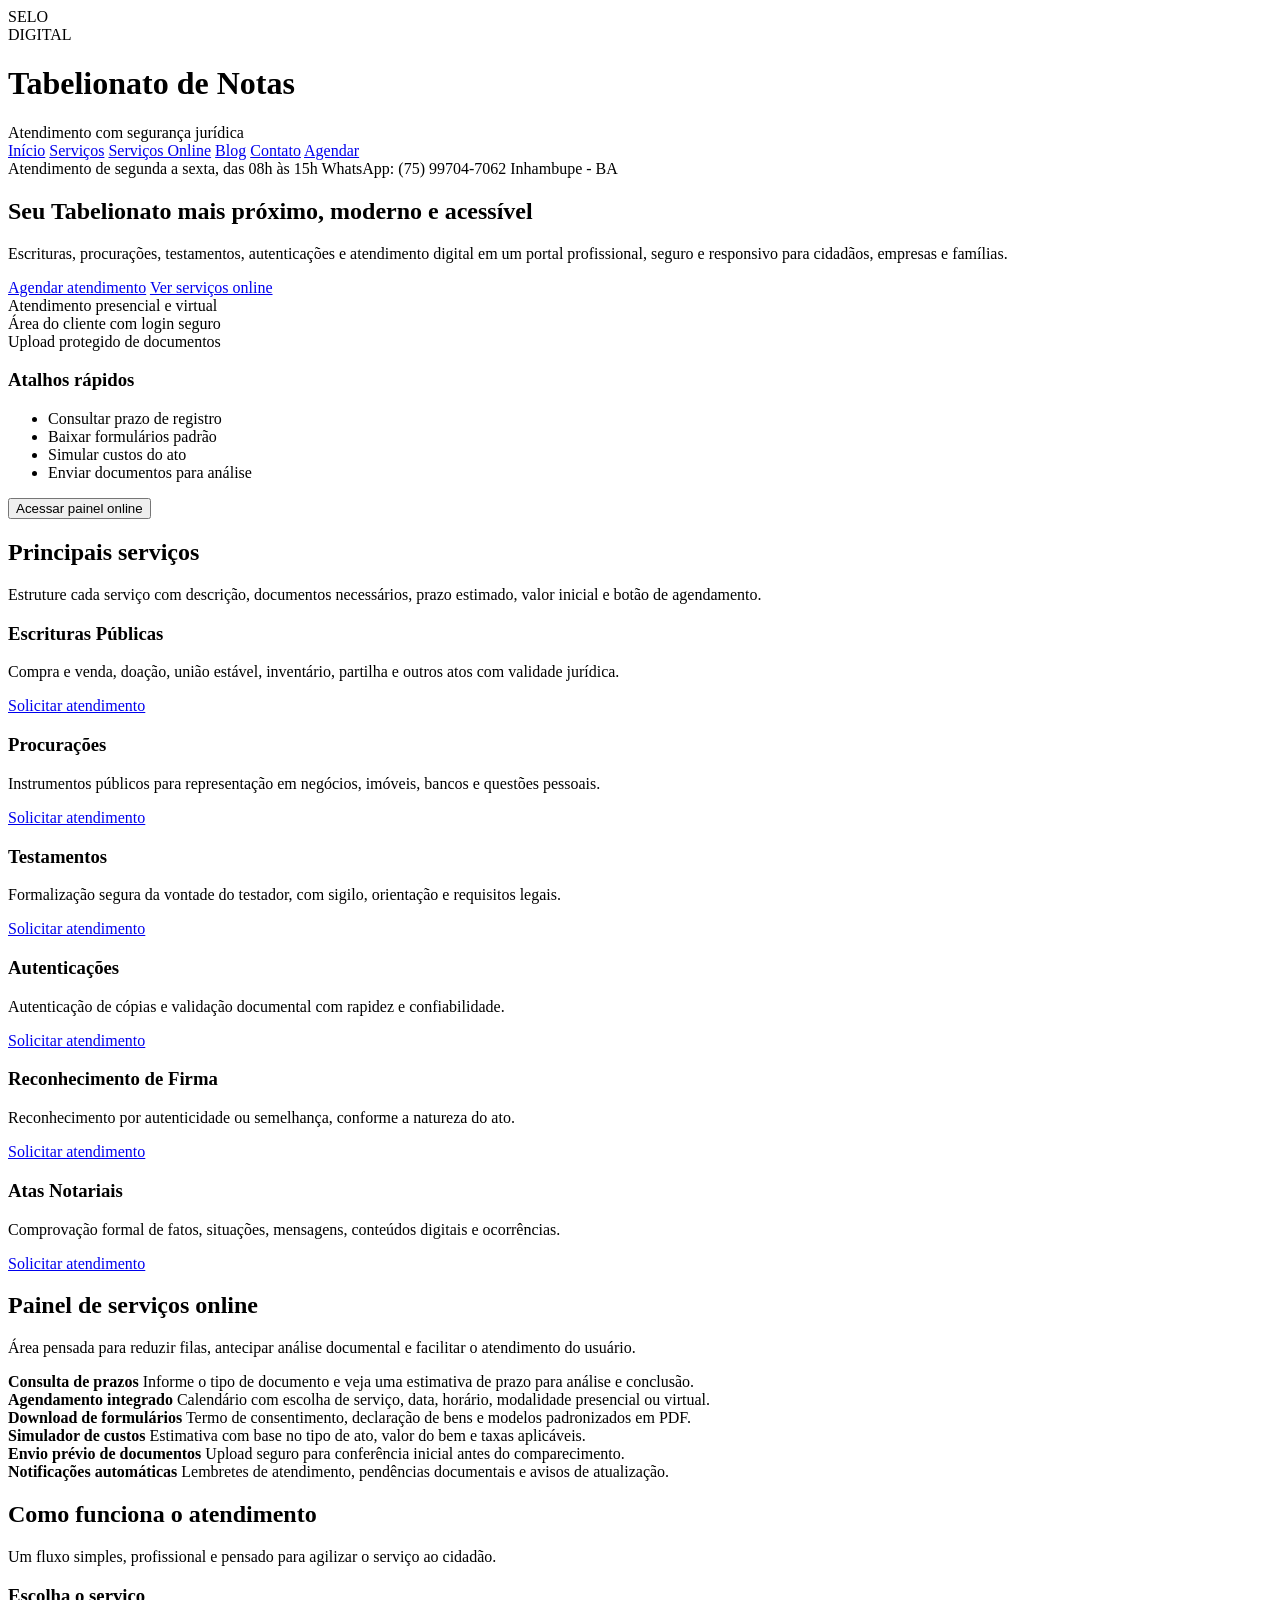
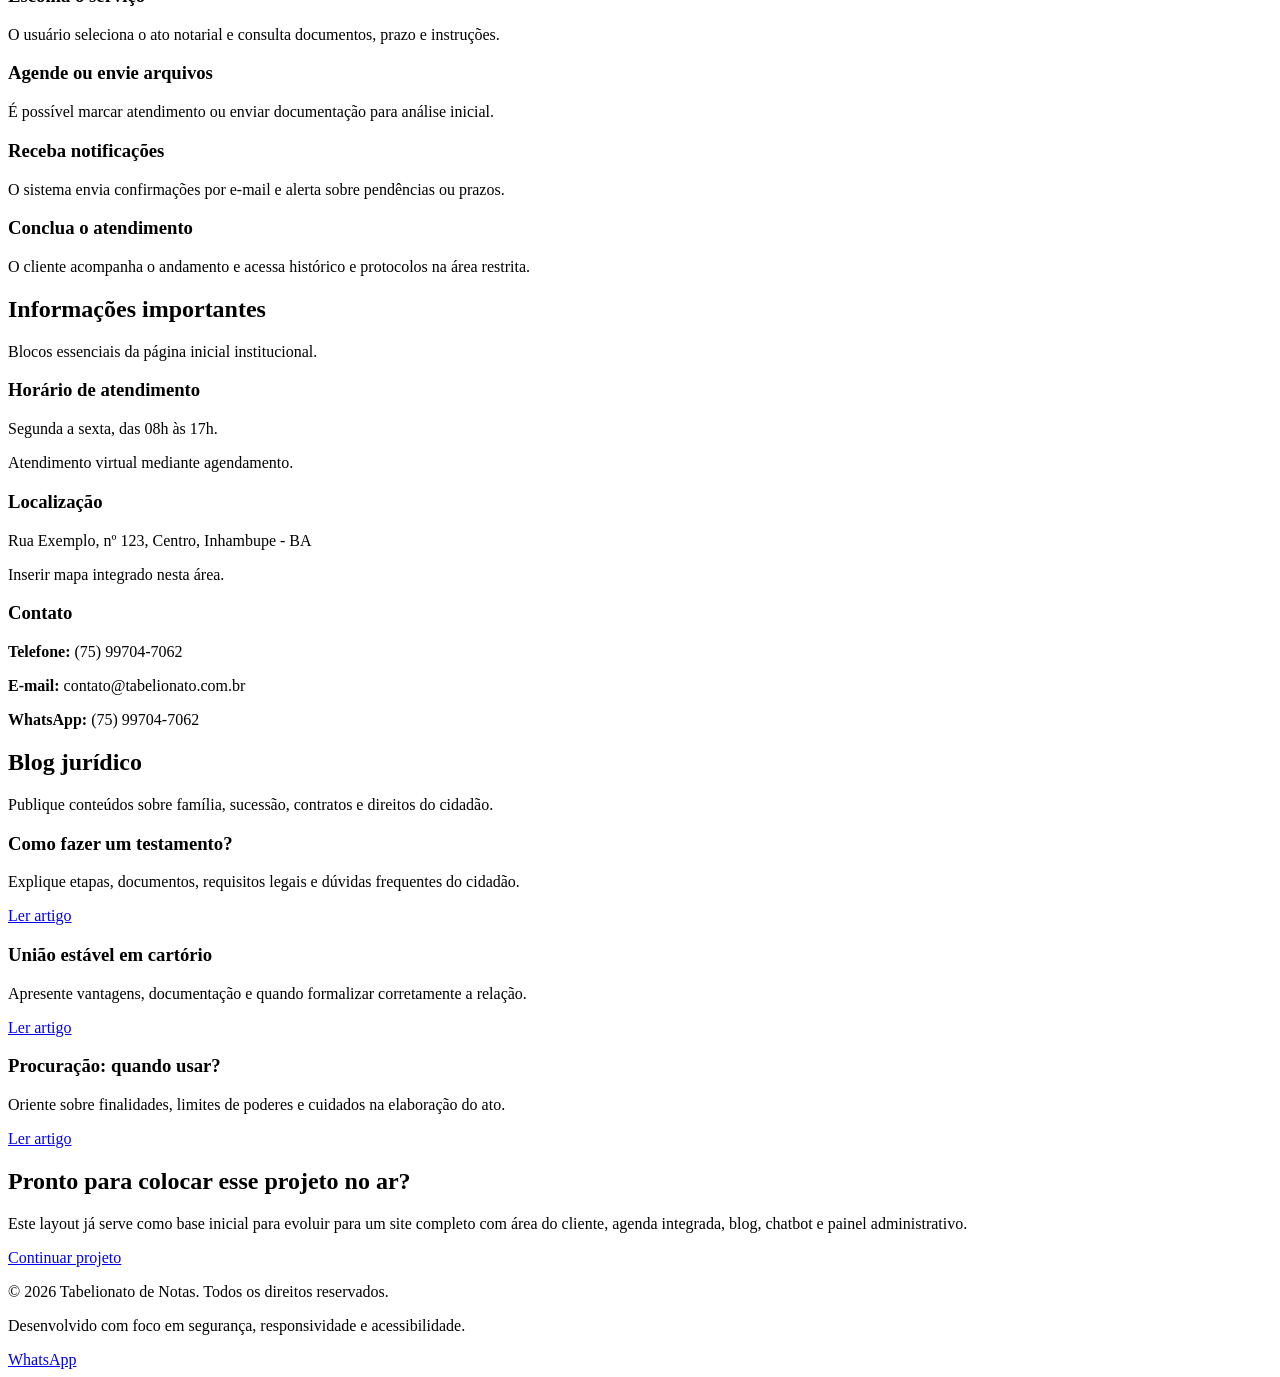
==== index.html @ 40143e83 "First Version Site" ====
<!DOCTYPE html>
<html lang="pt-BR">
<head>
  <meta charset="UTF-8" />
  <meta name="viewport" content="width=device-width, initial-scale=1.0" />
  <title>Tabelionato de Notas</title>
  <link rel="stylesheet" href="CSS/main.css">
</head>
<body>
  <script src="JS/main.js"></script>
  <header>
    <div class="container navbar">
      <div class="brand">
        <div class="seal">SELO<br>DIGITAL</div>
        <div class="brand-text">
          <h1>Tabelionato de Notas</h1>
          <span>Atendimento com segurança jurídica</span>
        </div>
      </div>

      <nav>
        <a href="#inicio">Início</a>
        <a href="#servicos">Serviços</a>
        <a href="#online">Serviços Online</a>
        <a href="#blog">Blog</a>
        <a href="#contato">Contato</a>
        <a href="agendamento.html" class="btn btn-primary">Agendar</a>
      </nav>
    </div>
  </header>

  <section class="top-strip">
    <div class="container top-strip-content">
      <span>Atendimento de segunda a sexta, das 08h às 15h</span>
      <span>WhatsApp: (75) 99704-7062</span>
      <span>Inhambupe - BA</span>
    </div>
  </section>

  <main>
    <section class="hero" id="inicio">
      <div class="container hero-grid">
        <div>
          <h2>Seu Tabelionato mais próximo, moderno e acessível</h2>
          <p>
            Escrituras, procurações, testamentos, autenticações e atendimento digital
            em um portal profissional, seguro e responsivo para cidadãos, empresas e famílias.
          </p>

          <div class="hero-actions">
            <a href="agendamento.html" class="btn btn-primary">Agendar atendimento</a>
            <a href="#online" class="btn btn-dark">Ver serviços online</a>
          </div>

          <div class="hero-highlights">
            <div class="chip">Atendimento presencial e virtual</div>
            <div class="chip">Área do cliente com login seguro</div>
            <div class="chip">Upload protegido de documentos</div>
          </div>
        </div>

        <div class="hero-card">
          <h3>Atalhos rápidos</h3>
          <ul>
            <li>Consultar prazo de registro</li>
            <li>Baixar formulários padrão</li>
            <li>Simular custos do ato</li>
            <li>Enviar documentos para análise</li>
          </ul>
          <button class="btn btn-primary" onclick="alert('Painel de serviços online em construção.')">
            Acessar painel online
          </button>
        </div>
      </div>
    </section>

    <section class="services" id="servicos">
      <div class="container">
        <div class="section-head">
          <h2>Principais serviços</h2>
          <p>
            Estruture cada serviço com descrição, documentos necessários, prazo estimado,
            valor inicial e botão de agendamento.
          </p>
        </div>

        <div class="grid-3">
          <article class="card">
            <h3>Escrituras Públicas</h3>
            <p>Compra e venda, doação, união estável, inventário, partilha e outros atos com validade jurídica.</p>
            <a href="agendamento.html" class="service-link">Solicitar atendimento</a>
          </article>

          <article class="card">
            <h3>Procurações</h3>
            <p>Instrumentos públicos para representação em negócios, imóveis, bancos e questões pessoais.</p>
            <a href="agendamento.html" class="service-link">Solicitar atendimento</a>
          </article>

          <article class="card">
            <h3>Testamentos</h3>
            <p>Formalização segura da vontade do testador, com sigilo, orientação e requisitos legais.</p>
            <a href="agendamento.html" class="service-link">Solicitar atendimento</a>
          </article>

          <article class="card">
            <h3>Autenticações</h3>
            <p>Autenticação de cópias e validação documental com rapidez e confiabilidade.</p>
            <a href="agendamento.html" class="service-link">Solicitar atendimento</a>
          </article>

          <article class="card">
            <h3>Reconhecimento de Firma</h3>
            <p>Reconhecimento por autenticidade ou semelhança, conforme a natureza do ato.</p>
            <a href="agendamento.html" class="service-link">Solicitar atendimento</a>
          </article>

          <article class="card">
            <h3>Atas Notariais</h3>
            <p>Comprovação formal de fatos, situações, mensagens, conteúdos digitais e ocorrências.</p>
            <a href="agendamento.html" class="service-link">Solicitar atendimento</a>
          </article>
        </div>
      </div>
    </section>

    <section class="online-panel" id="online">
      <div class="container">
        <div class="section-head">
          <h2>Painel de serviços online</h2>
          <p>
            Área pensada para reduzir filas, antecipar análise documental e facilitar o atendimento do usuário.
          </p>
        </div>

        <div class="grid-2">
          <div class="feature-box">
            <strong>Consulta de prazos</strong>
            <span>Informe o tipo de documento e veja uma estimativa de prazo para análise e conclusão.</span>
          </div>

          <div class="feature-box">
            <strong>Agendamento integrado</strong>
            <span>Calendário com escolha de serviço, data, horário, modalidade presencial ou virtual.</span>
          </div>

          <div class="feature-box">
            <strong>Download de formulários</strong>
            <span>Termo de consentimento, declaração de bens e modelos padronizados em PDF.</span>
          </div>

          <div class="feature-box">
            <strong>Simulador de custos</strong>
            <span>Estimativa com base no tipo de ato, valor do bem e taxas aplicáveis.</span>
          </div>

          <div class="feature-box">
            <strong>Envio prévio de documentos</strong>
            <span>Upload seguro para conferência inicial antes do comparecimento.</span>
          </div>

          <div class="feature-box">
            <strong>Notificações automáticas</strong>
            <span>Lembretes de atendimento, pendências documentais e avisos de atualização.</span>
          </div>
        </div>
      </div>
    </section>

    <section>
      <div class="container">
        <div class="section-head">
          <h2>Como funciona o atendimento</h2>
          <p>Um fluxo simples, profissional e pensado para agilizar o serviço ao cidadão.</p>
        </div>

        <div class="steps">
          <div class="step">
            <h3>Escolha o serviço</h3>
            <p>O usuário seleciona o ato notarial e consulta documentos, prazo e instruções.</p>
          </div>

          <div class="step">
            <h3>Agende ou envie arquivos</h3>
            <p>É possível marcar atendimento ou enviar documentação para análise inicial.</p>
          </div>

          <div class="step">
            <h3>Receba notificações</h3>
            <p>O sistema envia confirmações por e-mail e alerta sobre pendências ou prazos.</p>
          </div>

          <div class="step">
            <h3>Conclua o atendimento</h3>
            <p>O cliente acompanha o andamento e acessa histórico e protocolos na área restrita.</p>
          </div>
        </div>
      </div>
    </section>

    <section>
      <div class="container">
        <div class="section-head">
          <h2>Informações importantes</h2>
          <p>Blocos essenciais da página inicial institucional.</p>
        </div>

        <div class="info-wrap" id="contato">
          <div class="info-item">
            <h3>Horário de atendimento</h3>
            <p>Segunda a sexta, das 08h às 17h.</p>
            <p class="muted">Atendimento virtual mediante agendamento.</p>
          </div>

          <div class="info-item">
            <h3>Localização</h3>
            <p>Rua Exemplo, nº 123, Centro, Inhambupe - BA</p>
            <p class="muted">Inserir mapa integrado nesta área.</p>
          </div>

          <div class="info-item">
            <h3>Contato</h3>
            <p><strong>Telefone:</strong> (75) 99704-7062</p>
            <p><strong>E-mail:</strong> contato@tabelionato.com.br</p>
            <p><strong>WhatsApp:</strong> (75) 99704-7062</p>
          </div>
        </div>
      </div>
    </section>

    <section id="blog">
      <div class="container">
        <div class="section-head">
          <h2>Blog jurídico</h2>
          <p>Publique conteúdos sobre família, sucessão, contratos e direitos do cidadão.</p>
        </div>

        <div class="grid-3">
          <article class="card">
            <h3>Como fazer um testamento?</h3>
            <p>Explique etapas, documentos, requisitos legais e dúvidas frequentes do cidadão.</p>
            <a href="#" class="service-link">Ler artigo</a>
          </article>

          <article class="card">
            <h3>União estável em cartório</h3>
            <p>Apresente vantagens, documentação e quando formalizar corretamente a relação.</p>
            <a href="#" class="service-link">Ler artigo</a>
          </article>

          <article class="card">
            <h3>Procuração: quando usar?</h3>
            <p>Oriente sobre finalidades, limites de poderes e cuidados na elaboração do ato.</p>
            <a href="#" class="service-link">Ler artigo</a>
          </article>
        </div>
      </div>
    </section>

    <section>
      <div class="container">
        <div class="cta">
          <h2>Pronto para colocar esse projeto no ar?</h2>
          <p>
            Este layout já serve como base inicial para evoluir para um site completo com área do cliente,
            agenda integrada, blog, chatbot e painel administrativo.
          </p>
          <a href="agendamento.html" class="btn btn-primary">Continuar projeto</a>
        </div>
      </div>
    </section>
  </main>

  <footer>
    <div class="container footer-wrap">
      <p>© 2026 Tabelionato de Notas. Todos os direitos reservados.</p>
      <p>Desenvolvido com foco em segurança, responsividade e acessibilidade.</p>
    </div>
  </footer>

  <a href="https://wa.me/5575997047062" class="whatsapp-float" target="_blank">WhatsApp</a>
</body>
</html>
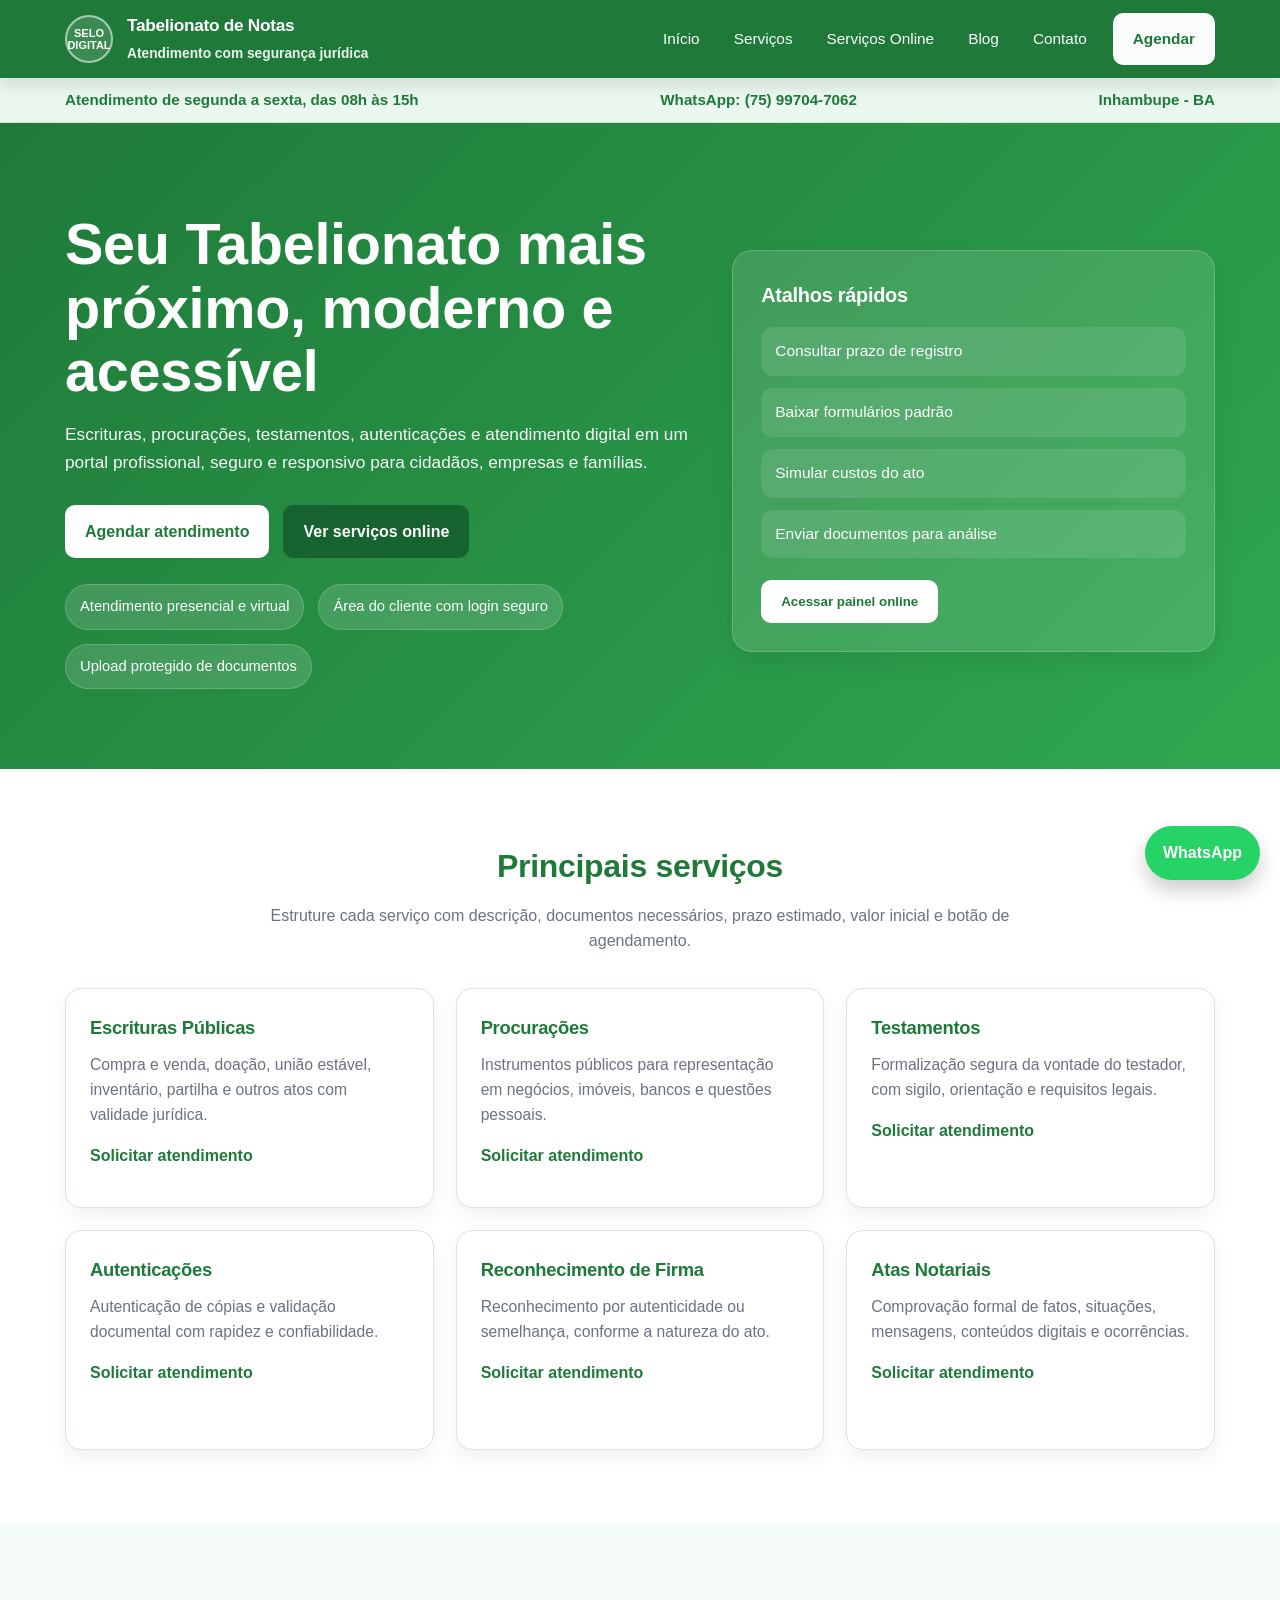
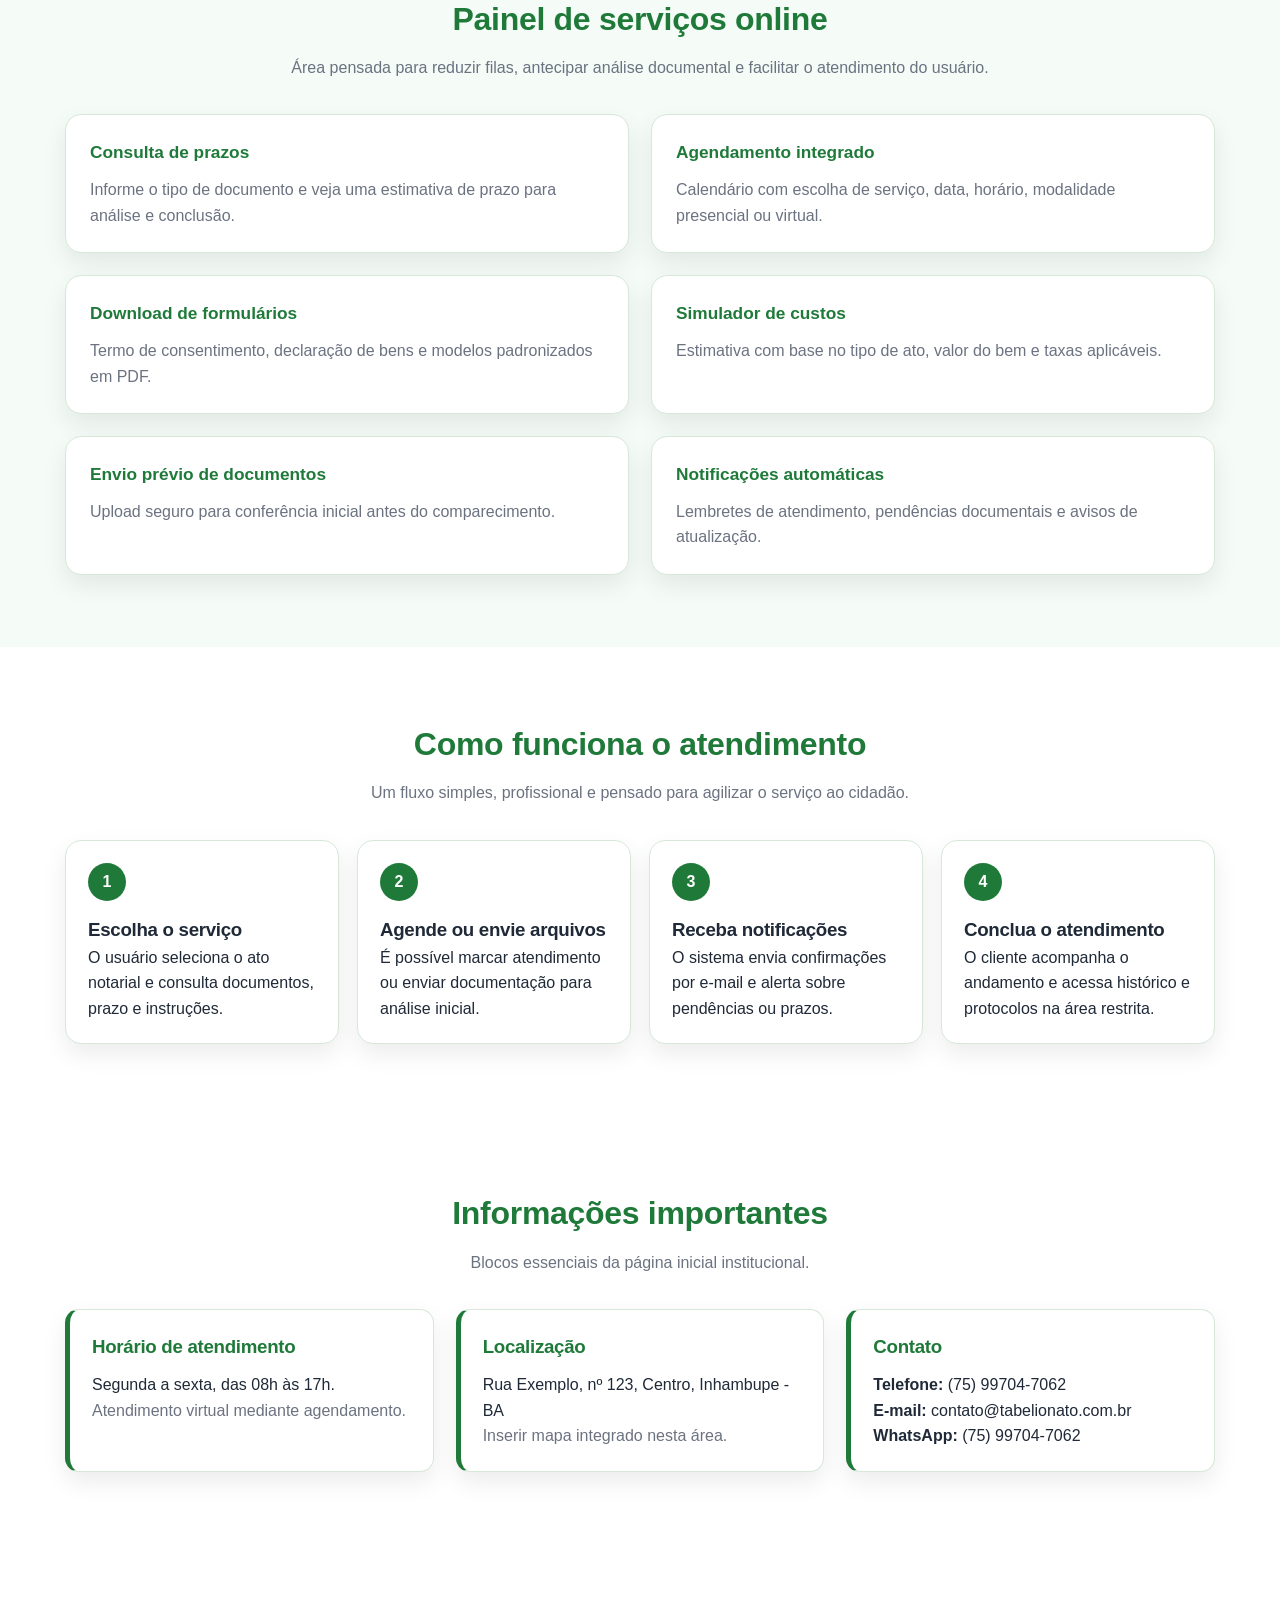
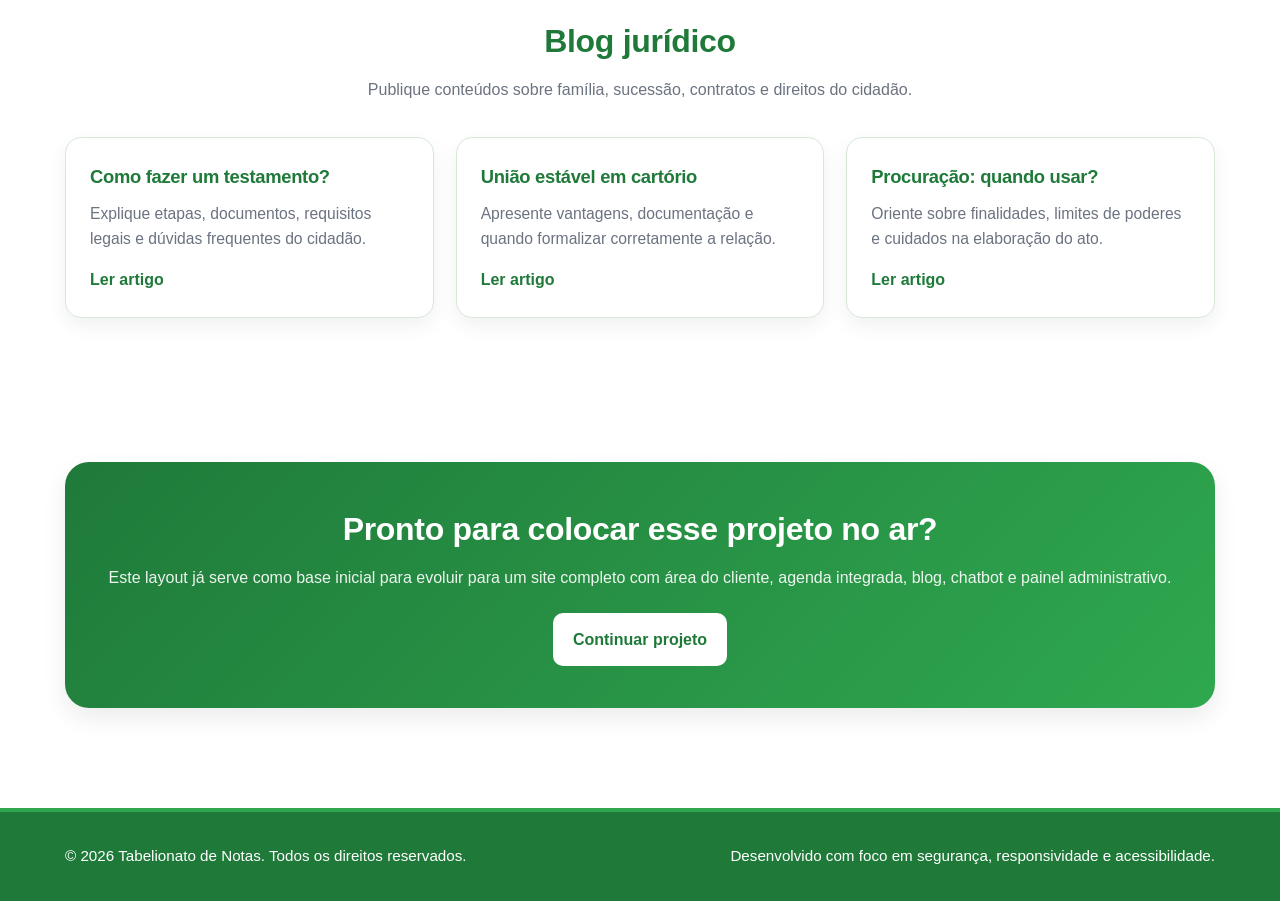
==== commit 2b84527d: "Fix HTML encoding and update stylesheet path" ====
--- a/index.html
+++ b/index.html
@@ -4,7 +4,7 @@
   <meta charset="UTF-8" />
   <meta name="viewport" content="width=device-width, initial-scale=1.0" />
   <title>Tabelionato de Notas</title>
-  <link rel="stylesheet" href="CSS/main.css">
+  <link rel="stylesheet" href="main.css">
 </head>
 <body>
   <script src="JS/main.js"></script>
@@ -280,4 +280,5 @@
 
   <a href="https://wa.me/5575997047062" class="whatsapp-float" target="_blank">WhatsApp</a>
 </body>
-</html>+
+</html>
--- a/main.css
+++ b/main.css
@@ -0,0 +1,495 @@
+:root {
+  --primary: #1f7a3a;
+  --secondary: #2fa84f;
+  --accent: #d7e8d9;
+  --light: #ffffff;
+  --white: #ffffff;
+  --text: #1f2937;
+  --muted: #6b7280;
+  --shadow: 0 10px 25px rgba(0, 0, 0, 0.08);
+  --radius: 16px;
+}
+
+* {
+  margin: 0;
+  padding: 0;
+  box-sizing: border-box;
+  font-family: Arial, Helvetica, sans-serif;
+}
+
+html {
+  scroll-behavior: smooth;
+}
+
+body {
+  background: #ffffff;
+  color: var(--text);
+  line-height: 1.6;
+}
+
+a {
+  text-decoration: none;
+  color: inherit;
+}
+
+.container {
+  width: min(1150px, 92%);
+  margin: 0 auto;
+}
+
+header {
+  position: sticky;
+  top: 0;
+  z-index: 1000;
+  background: #1f7a3a;
+  color: var(--white);
+  box-shadow: 0 6px 18px rgba(0, 0, 0, 0.12);
+}
+
+.navbar {
+  min-height: 78px;
+  display: flex;
+  align-items: center;
+  justify-content: space-between;
+  gap: 24px;
+}
+
+.brand {
+  display: flex;
+  align-items: center;
+  gap: 14px;
+  font-weight: bold;
+}
+
+.seal {
+  width: 48px;
+  height: 48px;
+  border-radius: 50%;
+  border: 2px solid rgba(255, 255, 255, 0.55);
+  display: grid;
+  place-items: center;
+  font-size: 11px;
+  text-align: center;
+  line-height: 1.1;
+  background: rgba(255, 255, 255, 0.12);
+}
+
+.brand-text h1 {
+  font-size: 1.08rem;
+}
+
+.brand-text span {
+  font-size: 0.86rem;
+  opacity: 0.9;
+}
+
+nav {
+  display: flex;
+  align-items: center;
+  gap: 18px;
+  flex-wrap: wrap;
+}
+
+nav a {
+  font-size: 0.96rem;
+  opacity: 0.98;
+  transition: 0.2s ease;
+  padding: 6px 8px;
+  border-radius: 8px;
+}
+
+nav a:hover {
+  opacity: 1;
+  transform: translateY(-1px);
+  background: rgba(255, 255, 255, 0.12);
+}
+
+.btn {
+  display: inline-flex;
+  align-items: center;
+  justify-content: center;
+  padding: 12px 18px;
+  border-radius: 10px;
+  font-weight: 700;
+  border: none;
+  cursor: pointer;
+  transition: 0.25s ease;
+}
+
+.btn-primary {
+  background: #ffffff;
+  color: #1f7a3a;
+  border: 2px solid #ffffff;
+}
+
+.btn-primary:hover {
+  background: #f3fff6;
+  color: #17632f;
+  transform: translateY(-2px);
+  box-shadow: var(--shadow);
+}
+
+.btn-dark {
+  background: #17632f;
+  color: white;
+  border: 2px solid #17632f;
+}
+
+.btn-dark:hover {
+  background: #2fa84f;
+  border-color: #2fa84f;
+}
+
+.top-strip {
+  background: #eaf7ee;
+  border-bottom: 1px solid #cfe6d5;
+  padding: 10px 0;
+}
+
+.top-strip-content {
+  display: flex;
+  justify-content: space-between;
+  gap: 16px;
+  flex-wrap: wrap;
+  font-size: 0.95rem;
+  color: #1f7a3a;
+  font-weight: 600;
+}
+
+.hero {
+  background: linear-gradient(135deg, #1f7a3a, #2fa84f);
+  color: var(--white);
+  padding: 90px 0 80px;
+}
+
+.hero-grid {
+  display: grid;
+  grid-template-columns: 1.25fr 0.95fr;
+  gap: 32px;
+  align-items: center;
+}
+
+.hero h2 {
+  font-size: clamp(2.2rem, 5vw, 3.6rem);
+  line-height: 1.1;
+  margin-bottom: 18px;
+}
+
+.hero p {
+  font-size: 1.08rem;
+  opacity: 0.96;
+  max-width: 640px;
+  margin-bottom: 28px;
+}
+
+.hero-actions {
+  display: flex;
+  flex-wrap: wrap;
+  gap: 14px;
+  margin-bottom: 26px;
+}
+
+.hero-highlights {
+  display: flex;
+  flex-wrap: wrap;
+  gap: 14px;
+}
+
+.chip {
+  background: rgba(255, 255, 255, 0.14);
+  border: 1px solid rgba(255, 255, 255, 0.18);
+  border-radius: 999px;
+  padding: 10px 14px;
+  font-size: 0.92rem;
+}
+
+.hero-card {
+  background: rgba(255, 255, 255, 0.12);
+  border: 1px solid rgba(255, 255, 255, 0.18);
+  padding: 28px;
+  border-radius: 20px;
+  box-shadow: var(--shadow);
+}
+
+.hero-card h3 {
+  margin-bottom: 16px;
+  font-size: 1.25rem;
+}
+
+.hero-card ul {
+  list-style: none;
+  display: grid;
+  gap: 12px;
+  margin-bottom: 22px;
+}
+
+.hero-card li {
+  padding: 12px 14px;
+  border-radius: 12px;
+  background: rgba(255, 255, 255, 0.1);
+  font-size: 0.97rem;
+}
+
+section {
+  padding: 72px 0;
+}
+
+.section-head {
+  text-align: center;
+  margin-bottom: 34px;
+}
+
+.section-head h2 {
+  font-size: 2rem;
+  color: #1f7a3a;
+  margin-bottom: 10px;
+}
+
+.section-head p {
+  color: var(--muted);
+  max-width: 760px;
+  margin: 0 auto;
+}
+
+.grid-3 {
+  display: grid;
+  grid-template-columns: repeat(3, 1fr);
+  gap: 22px;
+}
+
+.grid-2 {
+  display: grid;
+  grid-template-columns: repeat(2, 1fr);
+  gap: 22px;
+}
+
+.card {
+  background: var(--white);
+  border-radius: var(--radius);
+  padding: 24px;
+  box-shadow: 0 8px 20px rgba(0, 0, 0, 0.06);
+  border: 1px solid #d7e8d9;
+  transition: 0.25s ease;
+}
+
+.card:hover {
+  transform: translateY(-6px);
+  box-shadow: 0 14px 30px rgba(0, 0, 0, 0.1);
+}
+
+.card h3 {
+  color: var(--primary);
+  margin-bottom: 10px;
+  font-size: 1.15rem;
+}
+
+.card p {
+  color: var(--muted);
+  font-size: 0.98rem;
+}
+
+.services .card {
+  min-height: 220px;
+}
+
+.service-link {
+  display: inline-block;
+  margin-top: 16px;
+  color: #1f7a3a;
+  font-weight: 700;
+}
+
+.service-link:hover {
+  color: #2fa84f;
+}
+
+.online-panel {
+  background: #f5fbf6;
+}
+
+.feature-box {
+  background: var(--white);
+  border-radius: var(--radius);
+  padding: 24px;
+  box-shadow: var(--shadow);
+  display: flex;
+  flex-direction: column;
+  gap: 10px;
+  border: 1px solid #d7e8d9;
+}
+
+.feature-box strong {
+  color: var(--primary);
+  font-size: 1.08rem;
+}
+
+.feature-box span {
+  color: var(--muted);
+}
+
+.info-wrap {
+  display: grid;
+  grid-template-columns: 1fr 1fr 1fr;
+  gap: 22px;
+}
+
+.info-item {
+  background: var(--white);
+  border-left: 5px solid var(--primary);
+  border-radius: 14px;
+  padding: 22px;
+  box-shadow: var(--shadow);
+  border-top: 1px solid #d7e8d9;
+  border-right: 1px solid #d7e8d9;
+  border-bottom: 1px solid #d7e8d9;
+}
+
+.info-item h3 {
+  color: var(--primary);
+  margin-bottom: 10px;
+}
+
+.steps {
+  counter-reset: step;
+  display: grid;
+  grid-template-columns: repeat(4, 1fr);
+  gap: 18px;
+}
+
+.step {
+  background: var(--white);
+  border-radius: 16px;
+  padding: 22px;
+  box-shadow: var(--shadow);
+  position: relative;
+  min-height: 180px;
+  border: 1px solid #d7e8d9;
+}
+
+.step::before {
+  counter-increment: step;
+  content: counter(step);
+  width: 38px;
+  height: 38px;
+  border-radius: 50%;
+  background: var(--primary);
+  color: var(--white);
+  display: grid;
+  place-items: center;
+  font-weight: bold;
+  margin-bottom: 14px;
+}
+
+.cta {
+  background: linear-gradient(135deg, #1f7a3a, #2fa84f);
+  color: var(--white);
+  border-radius: 24px;
+  padding: 42px 28px;
+  text-align: center;
+  box-shadow: var(--shadow);
+}
+
+.cta h2 {
+  margin-bottom: 10px;
+  font-size: 2rem;
+}
+
+.cta p {
+  opacity: 0.92;
+  margin-bottom: 22px;
+}
+
+footer {
+  background: #1f7a3a;
+  color: var(--white);
+  padding: 32px 0;
+  margin-top: 28px;
+  border-top: 4px solid #2fa84f;
+}
+
+.footer-wrap {
+  display: flex;
+  justify-content: space-between;
+  gap: 16px;
+  flex-wrap: wrap;
+  font-size: 0.95rem;
+}
+
+.muted {
+  color: var(--muted);
+}
+
+h1, h2, h3 {
+  letter-spacing: -0.3px;
+}
+
+.whatsapp-float {
+  position: fixed;
+  right: 20px;
+  bottom: 20px;
+  background: #25d366;
+  color: white;
+  padding: 14px 18px;
+  border-radius: 999px;
+  font-weight: bold;
+  box-shadow: 0 10px 20px rgba(0, 0, 0, 0.2);
+  z-index: 999;
+}
+
+.whatsapp-float:hover {
+  background: #1ebe5d;
+}
+
+@media (max-width: 980px) {
+  .hero-grid,
+  .grid-3,
+  .grid-2,
+  .info-wrap,
+  .steps {
+    grid-template-columns: 1fr;
+  }
+
+  .navbar {
+    padding: 14px 0;
+    align-items: flex-start;
+    flex-direction: column;
+  }
+}
+
+@media (max-width: 600px) {
+  .hero {
+    padding-top: 62px;
+  }
+
+  .hero-card,
+  .card,
+  .feature-box,
+  .info-item,
+  .step {
+    padding: 20px;
+  }
+
+  .section-head h2,
+  .cta h2 {
+    font-size: 1.6rem;
+  }
+
+  .hero-actions {
+    flex-direction: column;
+  }
+
+  .btn {
+    width: 100%;
+  }
+
+  .top-strip-content {
+    flex-direction: column;
+    gap: 6px;
+  }
+
+  .whatsapp-float {
+    right: 14px;
+    bottom: 14px;
+    padding: 12px 16px;
+  }
+}
